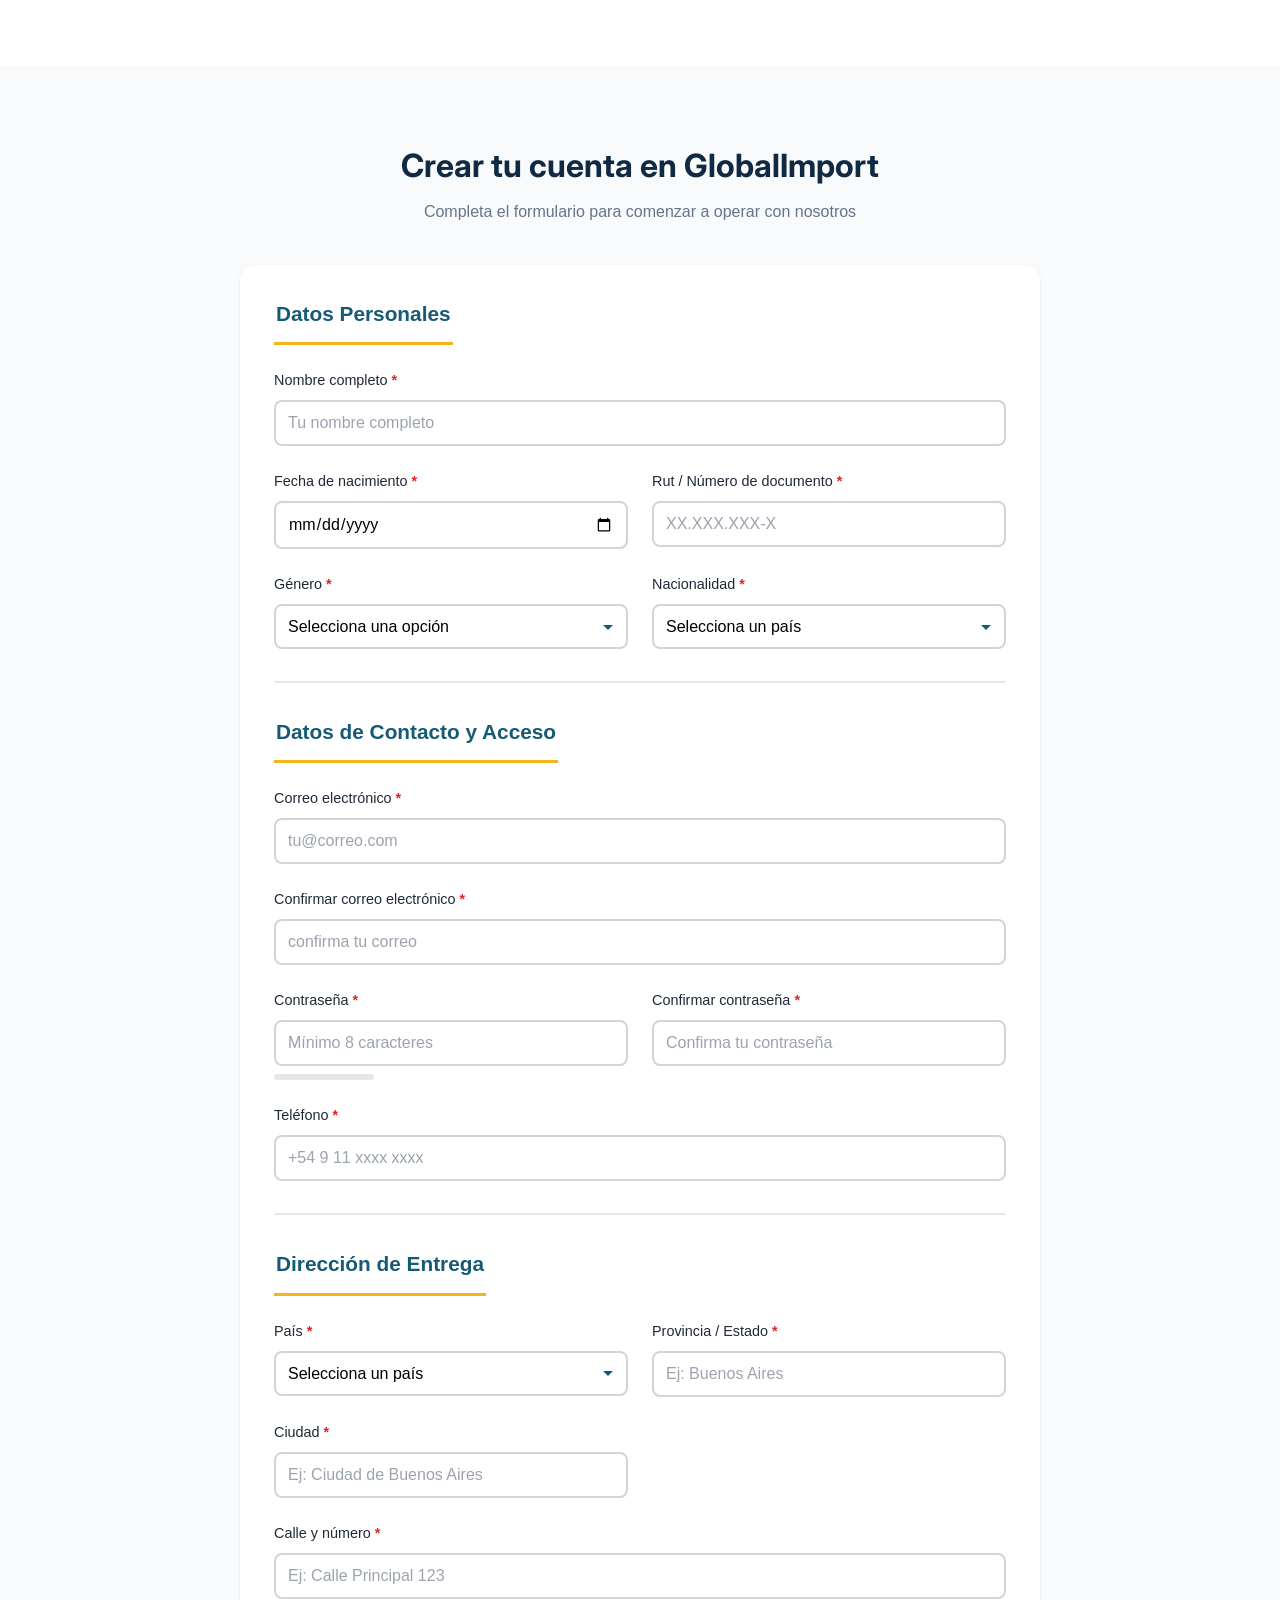
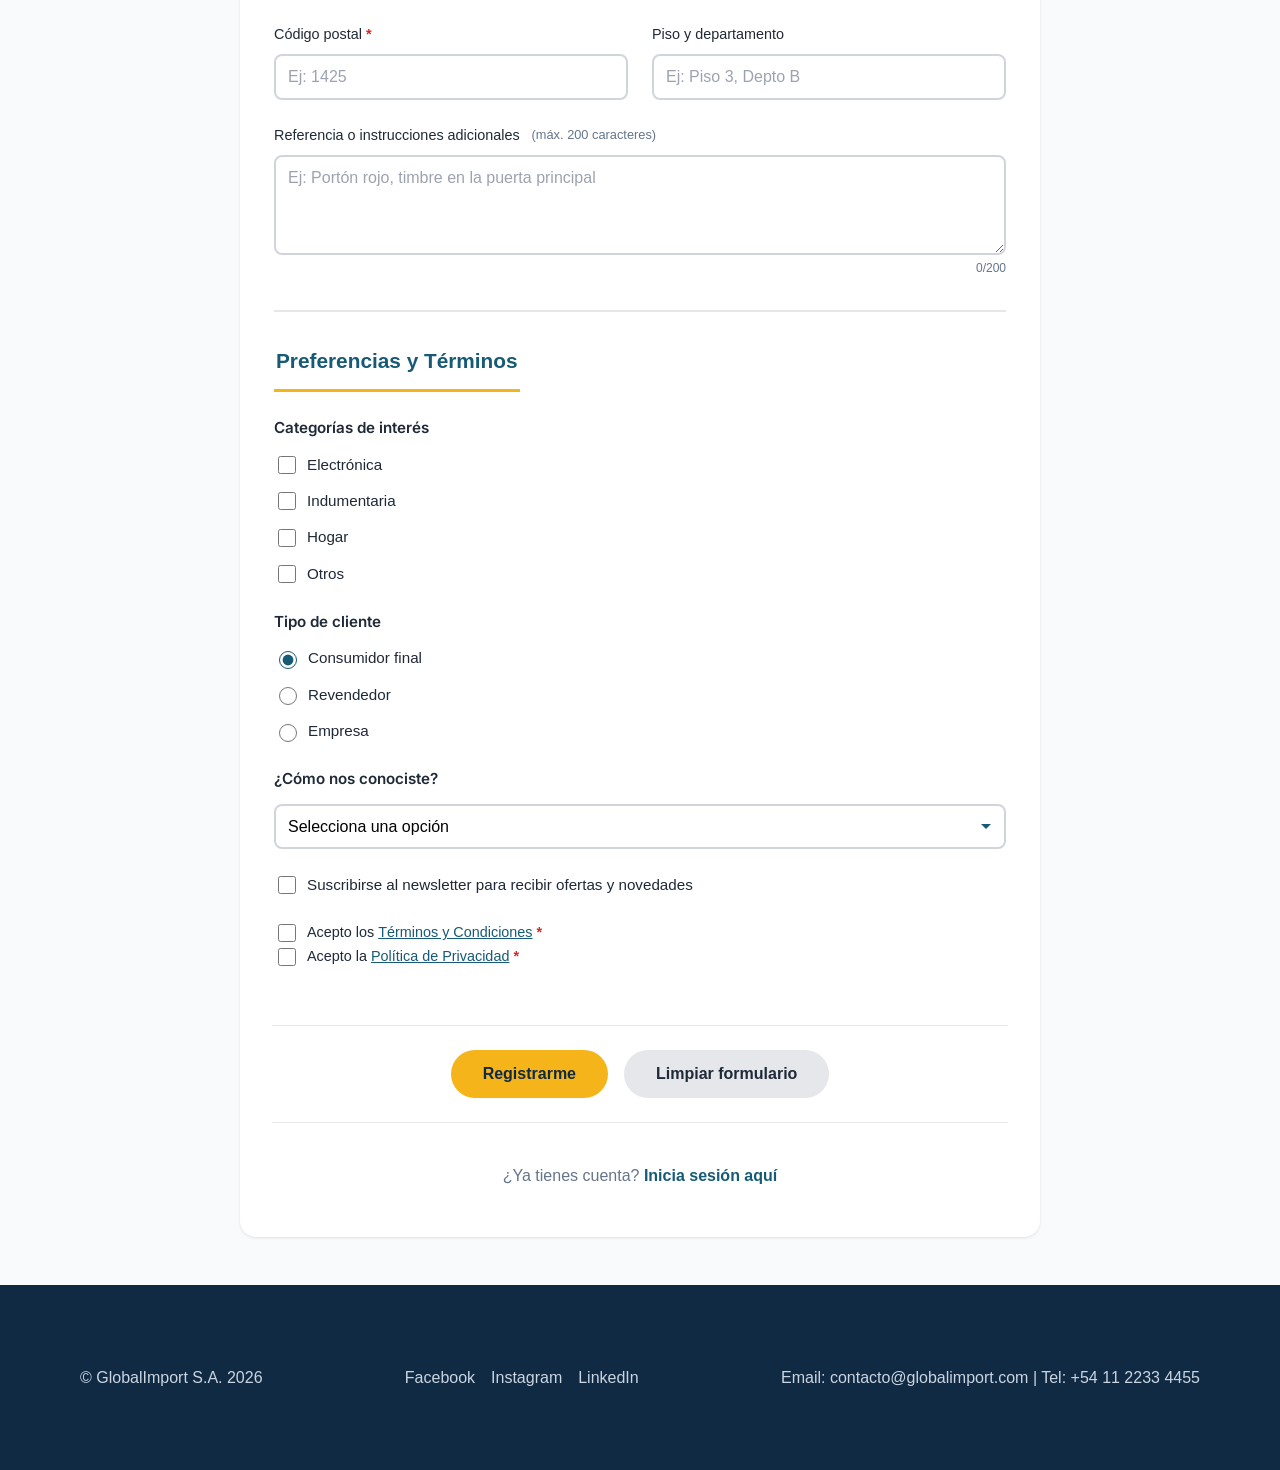
==== registro.html @ 3354073e "Formulario de Registro de Usuario" ====
<!DOCTYPE html>
<html lang="es">
<head>
  <meta charset="UTF-8" />
  <meta name="viewport" content="width=device-width, initial-scale=1.0" />
  <title>Registro de Usuario - GlobalImport S.A.</title>
  <link rel="stylesheet" href="style.css" />
  <link href="https://fonts.googleapis.com/css2?family=Inter:wght@400;600;700&display=swap" rel="stylesheet" />
</head>
<body>
  <header class="site-header">
    <nav class="navbar container">
      <a href="index.html" class="logo">GlobalImport S.A.</a>
      <ul class="nav-links">
        <li><a href="index.html#inicio">Inicio</a></li>
        <li><a href="index.html#servicios">Servicios</a></li>
        <li><a href="index.html#contacto">Contacto</a></li>
        <li><a href="registro.html">Registro</a></li>
      </ul>
    </nav>
  </header>

  <main>
    <section class="registration-section">
      <div class="container">
        <div class="registration-header">
          <h1>Crear tu cuenta en GlobalImport</h1>
          <p>Completa el formulario para comenzar a operar con nosotros</p>
        </div>

        <form class="registration-form" id="registrationForm">
          <!-- SECCIÓN A: DATOS PERSONALES -->
          <fieldset class="form-section">
            <legend class="section-title">Datos Personales</legend>
            <div class="form-grid">
              <div class="form-group full-width">
                <label for="fullName">Nombre completo <span class="required">*</span></label>
                <input 
                  type="text" 
                  id="fullName" 
                  name="fullName" 
                  placeholder="Tu nombre completo"
                  required
                />
              </div>

              <div class="form-group">
                <label for="birthDate">Fecha de nacimiento <span class="required">*</span></label>
                <input 
                  type="date" 
                  id="birthDate" 
                  name="birthDate" 
                  required
                />
              </div>

              <div class="form-group">
                <label for="rut">Rut / Número de documento <span class="required">*</span></label>
                <input 
                  type="text" 
                  id="rut" 
                  name="rut" 
                  placeholder="XX.XXX.XXX-X"
                  required
                />
              </div>

              <div class="form-group">
                <label for="gender">Género <span class="required">*</span></label>
                <select id="gender" name="gender" required>
                  <option value="">Selecciona una opción</option>
                  <option value="masculino">Masculino</option>
                  <option value="femenino">Femenino</option>
                  <option value="nobinario">No binario</option>
                  <option value="prefiero_no_decir">Prefiero no decir</option>
                </select>
              </div>

              <div class="form-group">
                <label for="nationality">Nacionalidad <span class="required">*</span></label>
                <select id="nationality" name="nationality" required>
                  <option value="">Selecciona un país</option>
                  <option value="argentina">Argentina</option>
                  <option value="brasil">Brasil</option>
                  <option value="chile">Chile</option>
                  <option value="colombia">Colombia</option>
                  <option value="mexico">México</option>
                  <option value="peru">Perú</option>
                  <option value="españa">España</option>
                  <option value="uruguay">Uruguay</option>
                </select>
              </div>
            </div>
          </fieldset>

          <!-- SECCIÓN B: DATOS DE CONTACTO Y ACCESO -->
          <fieldset class="form-section">
            <legend class="section-title">Datos de Contacto y Acceso</legend>
            <div class="form-grid">
              <div class="form-group full-width">
                <label for="email">Correo electrónico <span class="required">*</span></label>
                <input 
                  type="email" 
                  id="email" 
                  name="email" 
                  placeholder="tu@correo.com"
                  required
                />
              </div>

              <div class="form-group full-width">
                <label for="confirmEmail">Confirmar correo electrónico <span class="required">*</span></label>
                <input 
                  type="email" 
                  id="confirmEmail" 
                  name="confirmEmail" 
                  placeholder="confirma tu correo"
                  required
                />
              </div>

              <div class="form-group">
                <label for="password">Contraseña <span class="required">*</span></label>
                <div class="password-container">
                  <input 
                    type="password" 
                    id="password" 
                    name="password" 
                    placeholder="Mínimo 8 caracteres"
                    required
                  />
                  <div class="password-strength">
                    <div class="strength-bar" id="strengthBar"></div>
                    <span class="strength-text" id="strengthText"></span>
                  </div>
                </div>
              </div>

              <div class="form-group">
                <label for="confirmPassword">Confirmar contraseña <span class="required">*</span></label>
                <input 
                  type="password" 
                  id="confirmPassword" 
                  name="confirmPassword" 
                  placeholder="Confirma tu contraseña"
                  required
                />
              </div>

              <div class="form-group full-width">
                <label for="phone">Teléfono <span class="required">*</span></label>
                <input 
                  type="tel" 
                  id="phone" 
                  name="phone" 
                  placeholder="+54 9 11 xxxx xxxx"
                  required
                />
              </div>
            </div>
          </fieldset>

          <!-- SECCIÓN C: DIRECCIÓN DE ENTREGA -->
          <fieldset class="form-section">
            <legend class="section-title">Dirección de Entrega</legend>
            <div class="form-grid">
              <div class="form-group">
                <label for="deliveryCountry">País <span class="required">*</span></label>
                <select id="deliveryCountry" name="deliveryCountry" required>
                  <option value="">Selecciona un país</option>
                  <option value="argentina">Argentina</option>
                  <option value="brasil">Brasil</option>
                  <option value="chile">Chile</option>
                  <option value="colombia">Colombia</option>
                  <option value="mexico">México</option>
                  <option value="peru">Perú</option>
                  <option value="españa">España</option>
                  <option value="uruguay">Uruguay</option>
                </select>
              </div>

              <div class="form-group">
                <label for="state">Provincia / Estado <span class="required">*</span></label>
                <input 
                  type="text" 
                  id="state" 
                  name="state" 
                  placeholder="Ej: Buenos Aires"
                  required
                />
              </div>

              <div class="form-group">
                <label for="city">Ciudad <span class="required">*</span></label>
                <input 
                  type="text" 
                  id="city" 
                  name="city" 
                  placeholder="Ej: Ciudad de Buenos Aires"
                  required
                />
              </div>

              <div class="form-group full-width">
                <label for="street">Calle y número <span class="required">*</span></label>
                <input 
                  type="text" 
                  id="street" 
                  name="street" 
                  placeholder="Ej: Calle Principal 123"
                  required
                />
              </div>

              <div class="form-group">
                <label for="postalCode">Código postal <span class="required">*</span></label>
                <input 
                  type="text" 
                  id="postalCode" 
                  name="postalCode" 
                  placeholder="Ej: 1425"
                  required
                />
              </div>

              <div class="form-group">
                <label for="apartment">Piso y departamento</label>
                <input 
                  type="text" 
                  id="apartment" 
                  name="apartment" 
                  placeholder="Ej: Piso 3, Depto B"
                />
              </div>

              <div class="form-group full-width">
                <label for="instructions">Referencia o instrucciones adicionales <span class="char-count">(máx. 200 caracteres)</span></label>
                <textarea 
                  id="instructions" 
                  name="instructions" 
                  placeholder="Ej: Portón rojo, timbre en la puerta principal"
                  maxlength="200"
                  rows="3"
                ></textarea>
                <span class="char-counter"><span id="charCount">0</span>/200</span>
              </div>
            </div>
          </fieldset>

          <!-- SECCIÓN D: PREFERENCIAS Y TÉRMINOS -->
          <fieldset class="form-section">
            <legend class="section-title">Preferencias y Términos</legend>
            <div class="form-subsection">
              <h3 class="subsection-title">Categorías de interés</h3>
              <div class="checkbox-group">
                <div class="checkbox-item">
                  <input 
                    type="checkbox" 
                    id="category-electronics" 
                    name="categories" 
                    value="electronics"
                  />
                  <label for="category-electronics">Electrónica</label>
                </div>
                <div class="checkbox-item">
                  <input 
                    type="checkbox" 
                    id="category-clothing" 
                    name="categories" 
                    value="clothing"
                  />
                  <label for="category-clothing">Indumentaria</label>
                </div>
                <div class="checkbox-item">
                  <input 
                    type="checkbox" 
                    id="category-home" 
                    name="categories" 
                    value="home"
                  />
                  <label for="category-home">Hogar</label>
                </div>
                <div class="checkbox-item">
                  <input 
                    type="checkbox" 
                    id="category-other" 
                    name="categories" 
                    value="other"
                  />
                  <label for="category-other">Otros</label>
                </div>
              </div>
            </div>

            <div class="form-subsection">
              <h3 class="subsection-title">Tipo de cliente</h3>
              <div class="radio-group">
                <div class="radio-item">
                  <input 
                    type="radio" 
                    id="client-consumer" 
                    name="clientType" 
                    value="consumer"
                    checked
                  />
                  <label for="client-consumer">Consumidor final</label>
                </div>
                <div class="radio-item">
                  <input 
                    type="radio" 
                    id="client-reseller" 
                    name="clientType" 
                    value="reseller"
                  />
                  <label for="client-reseller">Revendedor</label>
                </div>
                <div class="radio-item">
                  <input 
                    type="radio" 
                    id="client-business" 
                    name="clientType" 
                    value="business"
                  />
                  <label for="client-business">Empresa</label>
                </div>
              </div>
            </div>

            <div class="form-subsection">
              <h3 class="subsection-title">¿Cómo nos conociste?</h3>
              <select id="howDidYouKnowUs" name="howDidYouKnowUs">
                <option value="">Selecciona una opción</option>
                <option value="social_media">Redes sociales</option>
                <option value="recommendation">Recomendación</option>
                <option value="web_search">Búsqueda web</option>
                <option value="advertising">Publicidad</option>
                <option value="other">Otro</option>
              </select>
            </div>

            <div class="form-subsection">
              <div class="checkbox-item">
                <input 
                  type="checkbox" 
                  id="newsletter" 
                  name="newsletter" 
                  value="yes"
                />
                <label for="newsletter">Suscribirse al newsletter para recibir ofertas y novedades</label>
              </div>
            </div>

            <div class="form-subsection">
              <div class="checkbox-item terms">
                <input 
                  type="checkbox" 
                  id="termsConditions" 
                  name="termsConditions" 
                  value="yes"
                  required
                />
                <label for="termsConditions">
                  Acepto los <a href="#" target="_blank" class="link-terms">Términos y Condiciones</a> <span class="required">*</span>
                </label>
              </div>
              <div class="checkbox-item terms">
                <input 
                  type="checkbox" 
                  id="privacyPolicy" 
                  name="privacyPolicy" 
                  value="yes"
                  required
                />
                <label for="privacyPolicy">
                  Acepto la <a href="#" target="_blank" class="link-terms">Política de Privacidad</a> <span class="required">*</span>
                </label>
              </div>
            </div>
          </fieldset>

          <!-- BOTONES DE ACCIÓN -->
          <div class="form-actions">
            <button type="submit" class="btn btn-primary btn-large">Registrarme</button>
            <button type="reset" class="btn btn-secondary btn-large">Limpiar formulario</button>
          </div>

          <div class="form-footer">
            <p>¿Ya tienes cuenta? <a href="#" class="link-login">Inicia sesión aquí</a></p>
          </div>
        </form>
      </div>
    </section>
  </main>

  <footer class="site-footer">
    <div class="container footer-content">
      <p>© GlobalImport S.A. 2026</p>
      <div class="footer-links">
        <a href="#">Facebook</a>
        <a href="#">Instagram</a>
        <a href="#">LinkedIn</a>
      </div>
      <p class="footer-contact">Email: contacto@globalimport.com | Tel: +54 11 2233 4455</p>
    </div>
  </footer>

  <script src="form.js"></script>
</body>
</html>
---- style.css ----
﻿:root {
  --primary: #165a75;
  --secondary: #f4b41a;
  --dark: #102a43;
  --light: #f7f9fb;
  --text: #1f2937;
  --muted: #64748b;
  --font-primary: 'Inter', sans-serif;
  --font-secondary: 'Segoe UI', Tahoma, Geneva, Verdana, sans-serif;
}

* {
  box-sizing: border-box;
}

body {
  margin: 0;
  font-family: var(--font-secondary);
  color: var(--text);
  background: #ffffff;
  line-height: 1.6;
}

h1, h2, h3 {
  font-family: var(--font-primary);
}

.container {
  width: min(1120px, 90%);
  margin: 0 auto;
}

.navbar {
  display: flex;
  align-items: center;
  justify-content: space-between;
  padding: 1rem 0;
}

.logo {
  font-size: 1.3rem;
  font-weight: 700;
  color: #fff;
  text-decoration: none;
}

.nav-links {
  display: flex;
  gap: 1.5rem;
  list-style: none;
  margin: 0;
  padding: 0;
}

.nav-links a {
  color: #fff;
  text-decoration: none;
  font-weight: 500;
}

.hero {
  position: relative;
  min-height: 80vh;
  display: flex;
  align-items: center;
  background-image: url('images/AdobeStock_989614609-scaled.jpeg');
  background-size: cover;
  background-position: center;
  color: #ffffff;
}

.hero-overlay {
  position: absolute;
  inset: 0;
  background: rgba(5, 30, 50, 0.65);
}

.hero-content {
  position: relative;
  z-index: 1;
  padding: 4rem 0;
}

.hero-label {
  display: inline-block;
  background: rgba(255, 255, 255, 0.12);
  color: #e2e8f0;
  border-radius: 999px;
  padding: 0.6rem 1rem;
  letter-spacing: 0.05em;
  font-size: 0.95rem;
}

.hero h1 {
  margin: 1rem 0 0.8rem;
  font-size: clamp(2.75rem, 4vw, 4.5rem);
  line-height: 1.05;
}

.hero-subtitle {
  max-width: 720px;
  margin-bottom: 2rem;
  color: #dbeafe;
  font-size: 1.1rem;
}

.hero-actions {
  display: flex;
  flex-wrap: wrap;
  gap: 1rem;
}

.btn {
  display: inline-flex;
  align-items: center;
  justify-content: center;
  padding: 0.95rem 1.6rem;
  border-radius: 999px;
  text-decoration: none;
  font-weight: 600;
  transition: transform 0.2s ease, box-shadow 0.2s ease;
}

.btn:hover {
  transform: translateY(-2px);
}

.btn-primary {
  background: var(--secondary);
  color: var(--dark);
}

.btn-secondary {
  background: rgba(255, 255, 255, 0.18);
  color: #fff;
  border: 1px solid rgba(255, 255, 255, 0.32);
}

.why-choose,
.contact-info,
.site-footer {
  padding: 4rem 0;
}

.why-choose h2,
.contact-info h2 {
  margin-bottom: 1.5rem;
  font-size: 2rem;
  color: var(--dark);
}

.services,
.why-choose,
.contact-info,
.site-footer {
  padding: 4rem 0;
}

.services h2,
.why-choose h2,
.contact-info h2 {
  margin-bottom: 1.5rem;
  font-size: 2rem;
  color: var(--dark);
}

.services-grid {
  display: grid;
  grid-template-columns: repeat(auto-fit, minmax(280px, 1fr));
  gap: 1.5rem;
}

.service-card {
  background: #ffffff;
  border: 1px solid #e2e8f0;
  border-radius: 1rem;
  padding: 2rem;
  box-shadow: 0 18px 50px rgba(15, 23, 42, 0.05);
  transition: transform 0.2s ease, box-shadow 0.2s ease;
}

.service-card:hover {
  transform: translateY(-5px);
  box-shadow: 0 25px 60px rgba(15, 23, 42, 0.1);
}

.service-image {
  width: 100%;
  height: 200px;
  object-fit: cover;
  border-radius: 0.5rem;
  margin-bottom: 1rem;
}

.service-card h3 {
  margin: 0 0 0.75rem;
  font-size: 1.2rem;
}

.service-card p {
  margin: 0;
  color: var(--muted);
}

.features-grid {
  display: grid;
  grid-template-columns: repeat(3, minmax(0, 1fr));
  gap: 1.5rem;
}

.feature-card {
  background: #ffffff;
  border: 1px solid #e2e8f0;
  border-radius: 1rem;
  padding: 2rem;
  box-shadow: 0 18px 50px rgba(15, 23, 42, 0.05);
}

.feature-icon {
  display: inline-flex;
  width: 3rem;
  height: 3rem;
  align-items: center;
  justify-content: center;
  border-radius: 50%;
  background: var(--secondary);
  color: var(--dark);
  font-size: 1.4rem;
  margin-bottom: 1.2rem;
}

.feature-card h3 {
  margin: 0 0 0.75rem;
  font-size: 1.2rem;
}

.feature-card p {
  margin: 0;
  color: var(--muted);
}

.contact-box {
  background: #f8fbff;
  border-radius: 1rem;
  border: 1px solid #e2e8f0;
  padding: 2rem;
}

.contact-details {
  display: grid;
  gap: 0.85rem;
  margin-top: 1rem;
}

.contact-details a {
  color: var(--primary);
  text-decoration: none;
}

.site-footer {
  background: var(--dark);
  color: #cbd5e1;
}

.footer-content {
  display: flex;
  align-items: center;
  justify-content: space-between;
  gap: 1rem;
  flex-wrap: wrap;
}

.footer-links {
  display: flex;
  gap: 1rem;
}

.footer-links a {
  color: #cbd5e1;
  text-decoration: none;
}

.footer-contact {
  margin: 0;
}

@media (max-width: 860px) {
  .features-grid {
    grid-template-columns: 1fr;
  }

  .hero {
    min-height: 70vh;
  }

  .navbar {
    flex-direction: column;
    align-items: flex-start;
    gap: 1rem;
  }

  .nav-links {
    flex-wrap: wrap;
    gap: 1rem;
  }
}

@media (max-width: 640px) {
  .hero-content {
    padding: 3rem 0;
  }

  .hero h1 {
    font-size: 2.6rem;
  }

  .btn {
    width: 100%;
  }

  .footer-content {
    flex-direction: column;
    align-items: flex-start;
  }
}

/* ===== ESTILOS DEL FORMULARIO DE REGISTRO ===== */

.registration-section {
  padding: 3rem 0;
  background: #f9fafb;
  min-height: 100vh;
}

.registration-header {
  text-align: center;
  margin-bottom: 2.5rem;
}

.registration-header h1 {
  font-size: 2rem;
  margin-bottom: 0.5rem;
  color: var(--dark);
}

.registration-header p {
  font-size: 1rem;
  color: var(--muted);
  margin: 0;
}

.registration-form {
  max-width: 800px;
  margin: 0 auto;
  background: #ffffff;
  border-radius: 1rem;
  padding: 2rem;
  box-shadow: 0 1px 3px rgba(0, 0, 0, 0.1);
}

/* FIELDSETS Y SECCIONES */
.form-section {
  border: none;
  padding: 0;
  margin-bottom: 2rem;
  padding-bottom: 2rem;
  border-bottom: 2px solid #e5e7eb;
}

.form-section:last-of-type {
  border-bottom: none;
  margin-bottom: 0;
  padding-bottom: 0;
}

.section-title {
  font-size: 1.3rem;
  font-weight: 600;
  color: var(--primary);
  margin-bottom: 1.5rem;
  display: block;
  padding-bottom: 0.75rem;
  border-bottom: 3px solid var(--secondary);
}

.form-subsection {
  margin-bottom: 1.5rem;
}

.subsection-title {
  font-size: 0.95rem;
  font-weight: 600;
  color: var(--text);
  margin: 0 0 0.75rem;
  display: block;
}

/* GRID DEL FORMULARIO */
.form-grid {
  display: grid;
  grid-template-columns: repeat(2, 1fr);
  gap: 1.5rem;
}

.form-group {
  display: flex;
  flex-direction: column;
}

.form-group.full-width {
  grid-column: 1 / -1;
}

.form-group label {
  font-size: 0.9rem;
  font-weight: 500;
  color: var(--text);
  margin-bottom: 0.5rem;
  display: flex;
  align-items: center;
  gap: 0.25rem;
}

.required {
  color: #dc2626;
  font-weight: 700;
}

.char-count {
  font-size: 0.8rem;
  color: var(--muted);
  font-weight: 400;
  margin-left: 0.5rem;
}

/* INPUTS Y SELECTS */
input[type="text"],
input[type="email"],
input[type="tel"],
input[type="date"],
input[type="password"],
select,
textarea {
  width: 100%;
  padding: 0.75rem;
  border: 2px solid #d1d5db;
  border-radius: 0.5rem;
  font-size: 1rem;
  font-family: inherit;
  transition: all 0.2s ease;
  background-color: #ffffff;
}

input[type="text"]:focus,
input[type="email"]:focus,
input[type="tel"]:focus,
input[type="date"]:focus,
input[type="password"]:focus,
select:focus,
textarea:focus {
  outline: none;
  border-color: var(--primary);
  box-shadow: 0 0 0 3px rgba(22, 90, 117, 0.1);
}

input::placeholder,
textarea::placeholder {
  color: #9ca3af;
}

select {
  cursor: pointer;
  appearance: none;
  background-image: url("data:image/svg+xml,%3Csvg xmlns='http://www.w3.org/2000/svg' width='12' height='12' viewBox='0 0 12 12'%3E%3Cpath fill='%23165a75' d='M6 9L1 4h10z'/%3E%3C/svg%3E");
  background-repeat: no-repeat;
  background-position: right 0.75rem center;
  padding-right: 2rem;
}

textarea {
  resize: vertical;
  min-height: 100px;
  font-family: inherit;
}

.char-counter {
  font-size: 0.75rem;
  color: var(--muted);
  margin-top: 0.25rem;
  text-align: right;
}

/* INDICADOR DE FUERZA DE CONTRASEÑA */
.password-container {
  display: flex;
  flex-direction: column;
}

.password-strength {
  margin-top: 0.5rem;
  display: flex;
  align-items: center;
  gap: 0.75rem;
}

.strength-bar {
  height: 6px;
  background: #e5e7eb;
  border-radius: 3px;
  width: 100px;
  overflow: hidden;
  position: relative;
}

.strength-text {
  font-size: 0.75rem;
  font-weight: 500;
  color: var(--muted);
  min-width: 60px;
}

/* CHECKBOXES Y RADIOS */
.checkbox-group,
.radio-group {
  display: flex;
  flex-direction: column;
  gap: 0.75rem;
}

.checkbox-item,
.radio-item {
  display: flex;
  align-items: center;
  gap: 0.5rem;
}

input[type="checkbox"],
input[type="radio"] {
  width: 18px;
  height: 18px;
  cursor: pointer;
  accent-color: var(--primary);
  flex-shrink: 0;
}

.checkbox-item label,
.radio-item label {
  font-size: 0.95rem;
  color: var(--text);
  cursor: pointer;
  margin: 0;
  display: block;
}

.checkbox-item.terms label {
  font-size: 0.9rem;
}

.link-terms {
  color: var(--primary);
  text-decoration: underline;
  font-weight: 500;
}

.link-terms:hover {
  color: var(--dark);
}

/* VALIDACIÓN DE CAMPOS (para error) */
input.error,
select.error,
textarea.error {
  border-color: #dc2626 !important;
  background-color: #fef2f2;
}

input.error:focus,
select.error:focus,
textarea.error:focus {
  box-shadow: 0 0 0 3px rgba(220, 38, 38, 0.1);
}

.error-message {
  color: #dc2626;
  font-size: 0.85rem;
  margin-top: 0.25rem;
  display: none;
}

.error-message.show {
  display: block;
}

/* BOTONES */
.form-actions {
  display: flex;
  gap: 1rem;
  margin-top: 2rem;
  padding-top: 1.5rem;
  border-top: 1px solid #e5e7eb;
  justify-content: center;
}

.btn-large {
  padding: 0.95rem 2rem;
  font-size: 1rem;
  border: none;
  cursor: pointer;
}

.btn-primary {
  background: var(--secondary);
  color: var(--dark);
  font-weight: 600;
}

.btn-primary:hover {
  background: #f0a800;
  transform: translateY(-2px);
  box-shadow: 0 4px 12px rgba(244, 180, 26, 0.3);
}

.btn-secondary {
  background: #e5e7eb;
  color: var(--text);
  font-weight: 600;
}

.btn-secondary:hover {
  background: #d1d5db;
  transform: translateY(-2px);
}

.form-footer {
  text-align: center;
  margin-top: 1.5rem;
  padding-top: 1.5rem;
  border-top: 1px solid #e5e7eb;
  color: var(--muted);
}

.link-login {
  color: var(--primary);
  text-decoration: none;
  font-weight: 600;
}

.link-login:hover {
  text-decoration: underline;
  color: var(--dark);
}

/* MEDIA QUERIES - RESPONSIVE */
@media (max-width: 768px) {
  .registration-form {
    padding: 1.5rem;
  }

  .form-grid {
    grid-template-columns: 1fr;
    gap: 1.25rem;
  }

  .form-actions {
    flex-direction: column;
  }

  .btn-large {
    width: 100%;
  }

  .registration-header h1 {
    font-size: 1.5rem;
  }
}

@media (max-width: 480px) {
  .registration-section {
    padding: 1rem 0;
  }

  .registration-form {
    border-radius: 0.5rem;
    padding: 1rem;
  }

  .section-title {
    font-size: 1.1rem;
  }

  input[type="text"],
  input[type="email"],
  input[type="tel"],
  input[type="date"],
  input[type="password"],
  select,
  textarea {
    font-size: 16px;
  }

  .form-group label {
    font-size: 0.85rem;
  }
}
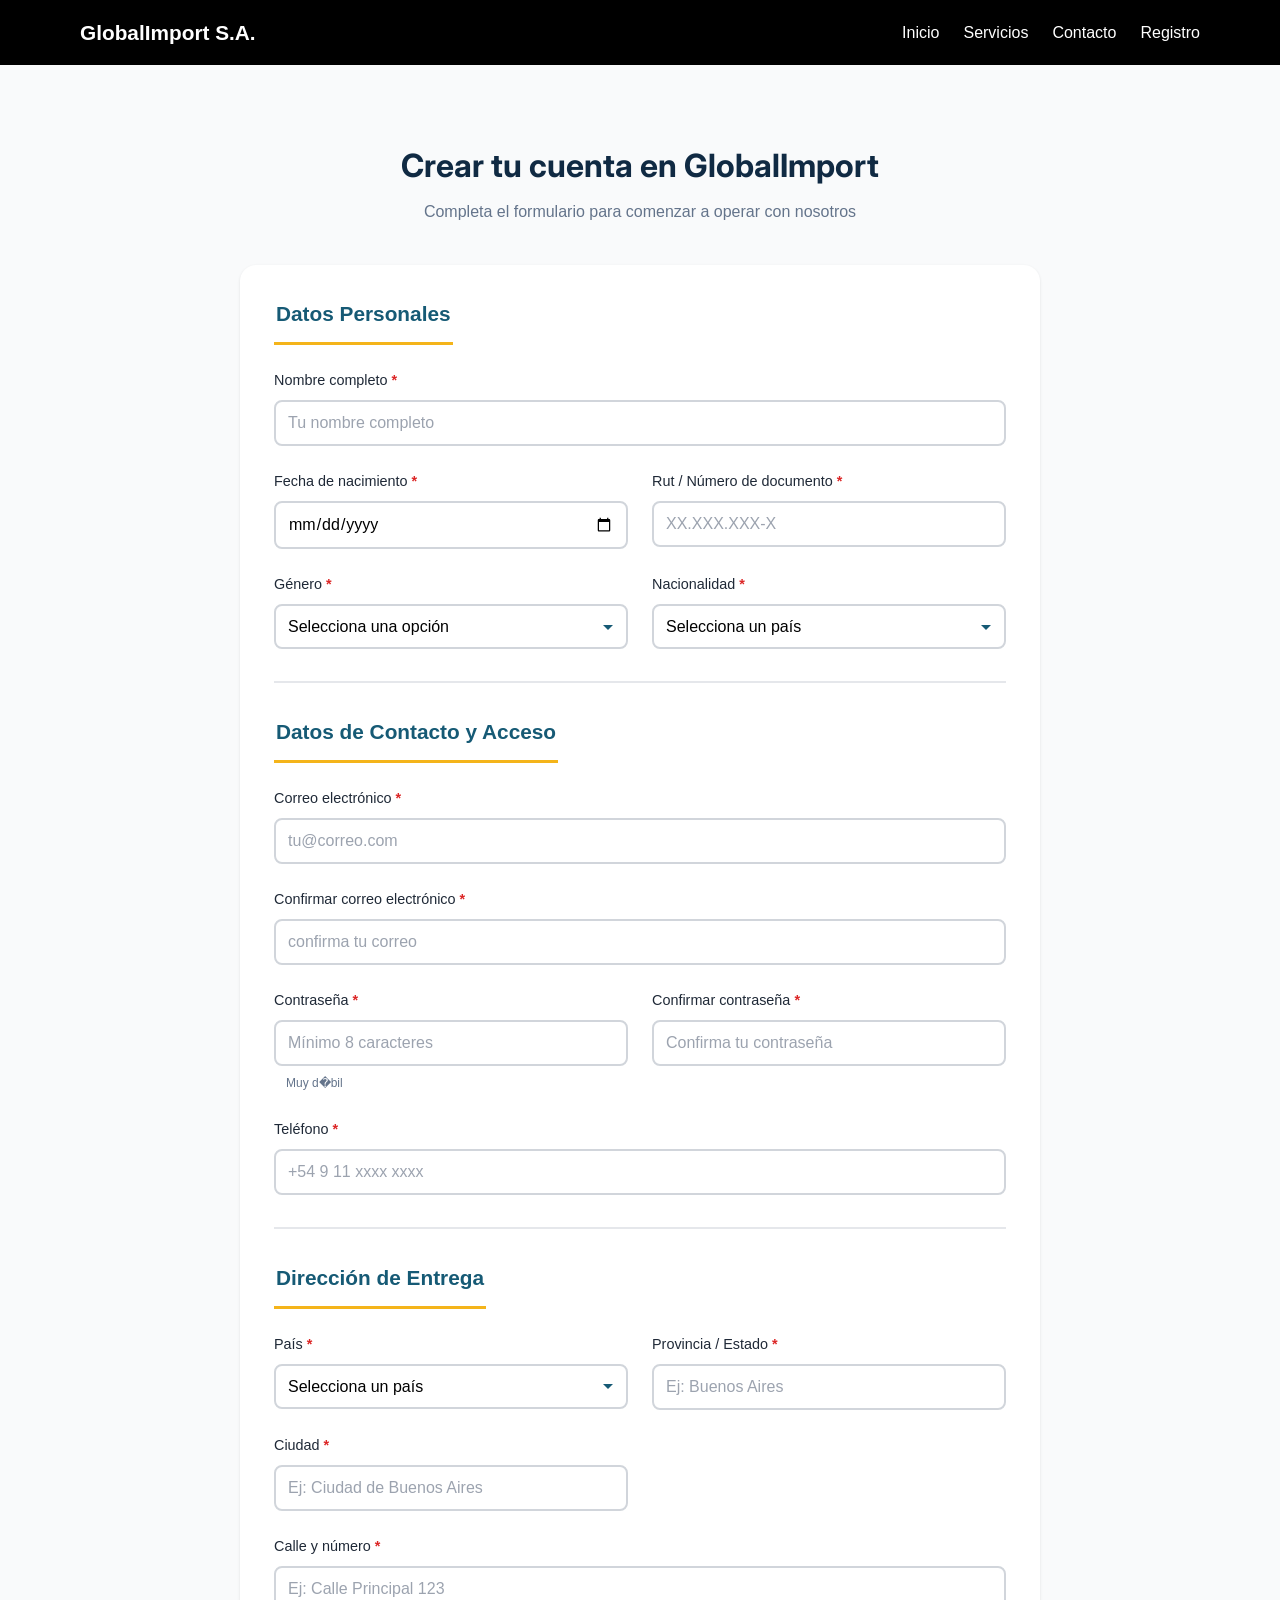
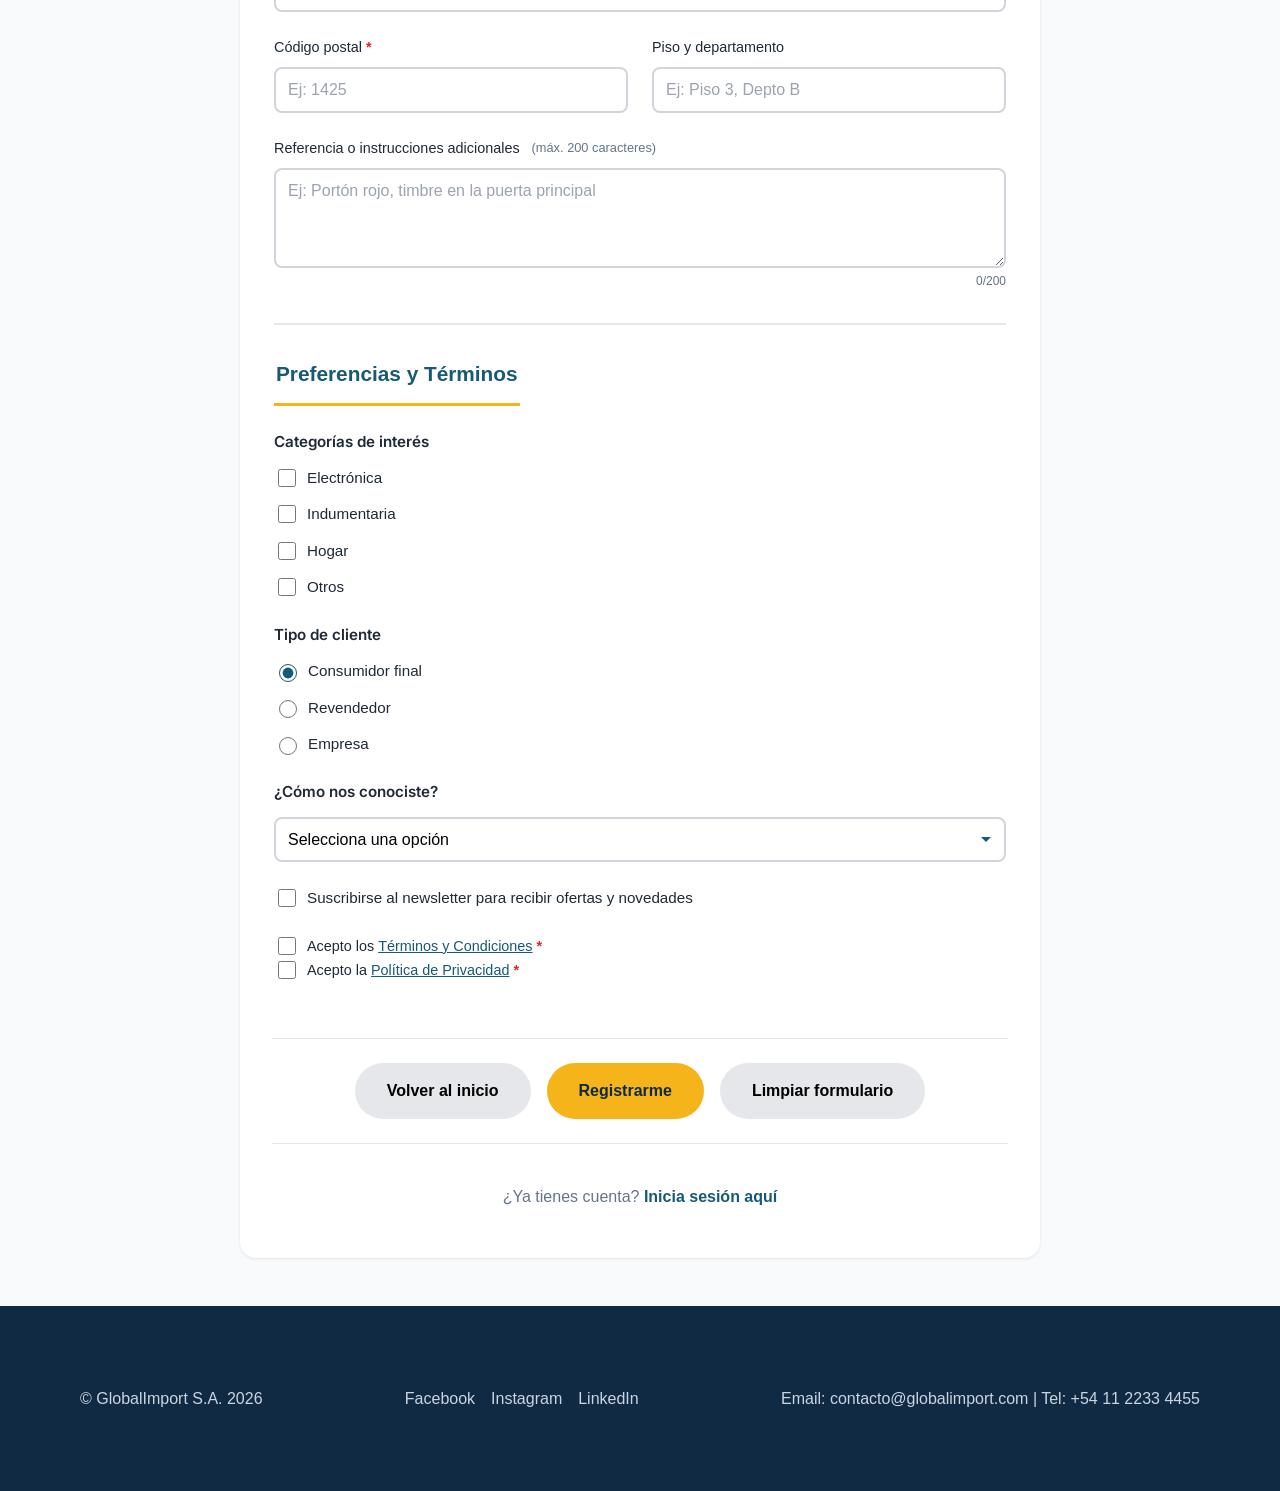
==== commit 455199e4: "Validación del Formulario con JavaScript" ====
--- a/registro.html
+++ b/registro.html
@@ -28,7 +28,7 @@
           <p>Completa el formulario para comenzar a operar con nosotros</p>
         </div>
 
-        <form class="registration-form" id="registrationForm">
+        <form class="registration-form" id="registrationForm" novalidate>
           <!-- SECCIÓN A: DATOS PERSONALES -->
           <fieldset class="form-section">
             <legend class="section-title">Datos Personales</legend>
@@ -380,6 +380,7 @@
 
           <!-- BOTONES DE ACCIÓN -->
           <div class="form-actions">
+            <a href="index.html" class="btn btn-secondary btn-large">Volver al inicio</a>
             <button type="submit" class="btn btn-primary btn-large">Registrarme</button>
             <button type="reset" class="btn btn-secondary btn-large">Limpiar formulario</button>
           </div>
@@ -404,6 +405,6 @@
     </div>
   </footer>
 
-  <script src="form.js"></script>
+  <script src="validaciones.js"></script>
 </body>
 </html>
--- a/style.css
+++ b/style.css
@@ -28,6 +28,10 @@
 .container {
   width: min(1120px, 90%);
   margin: 0 auto;
+}
+
+.site-header {
+  background: #000;
 }
 
 .navbar {
@@ -702,3 +706,62 @@
     font-size: 0.85rem;
   }
 }
+
+.btn-secondary {
+  background: #e5e7eb;
+  color: #000;
+  font-weight: 600;
+}
+
+.campo-error {
+  border-color: #dc2626 !important;
+  background-color: #fef2f2;
+}
+
+.campo-ok {
+  border-color: #16a34a !important;
+  background-color: #ecfdf5;
+}
+
+.campo-error-group {
+  outline: 2px solid rgba(220, 38, 38, 0.25);
+  border-radius: 0.75rem;
+  padding: 0.75rem;
+}
+
+.success-message {
+  max-width: 700px;
+  margin: 0 auto;
+  padding: 2rem;
+  border-radius: 1rem;
+  background: #ecfdf5;
+  border: 1px solid #a7f3d0;
+  box-shadow: 0 10px 30px rgba(22, 163, 74, 0.12);
+}
+
+.hidden {
+  display: none !important;
+}
+
+.success-card h2 {
+  margin-top: 0;
+  color: #166534;
+}
+
+.success-card p {
+  font-size: 1rem;
+  color: #166534;
+  margin-bottom: 1.5rem;
+}
+
+.error-message {
+  color: #dc2626;
+  font-size: 0.85rem;
+  margin-top: 0.5rem;
+  display: none;
+}
+
+.error-message.show {
+  display: block;
+}
+
